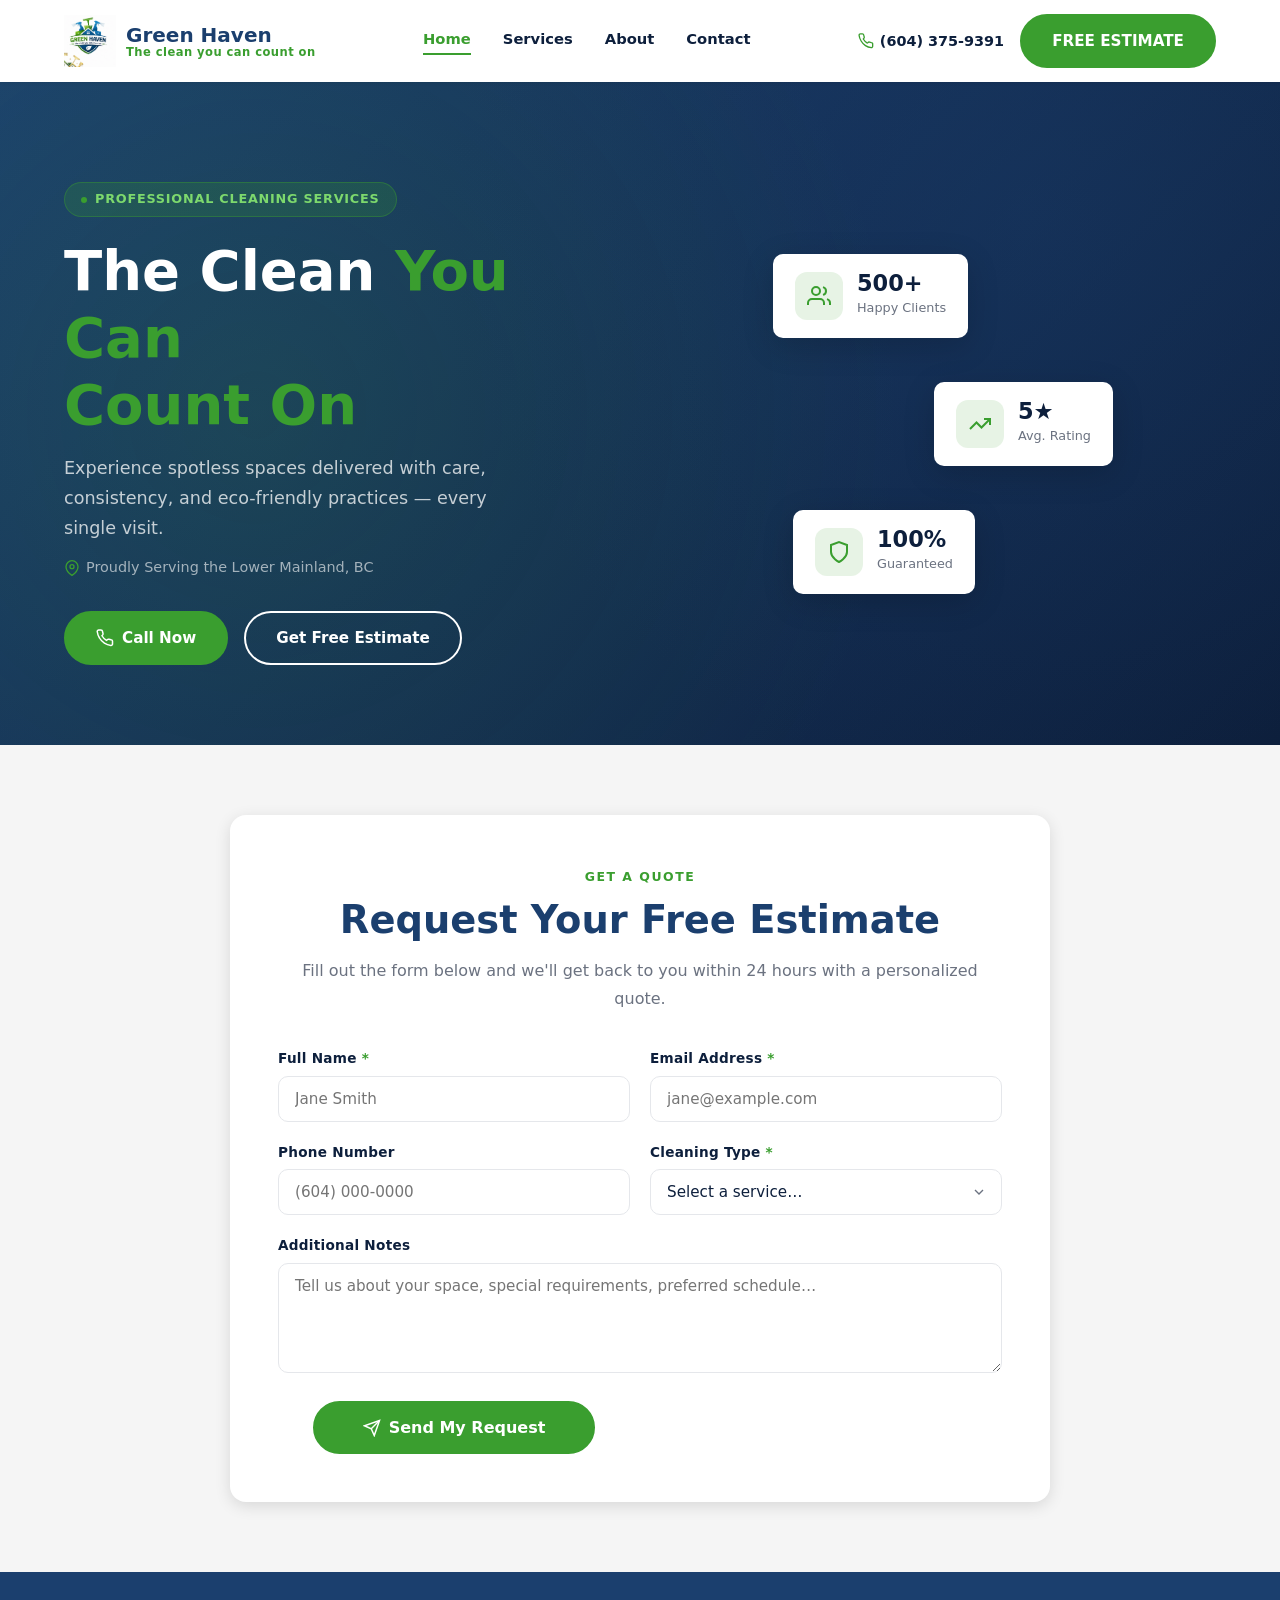
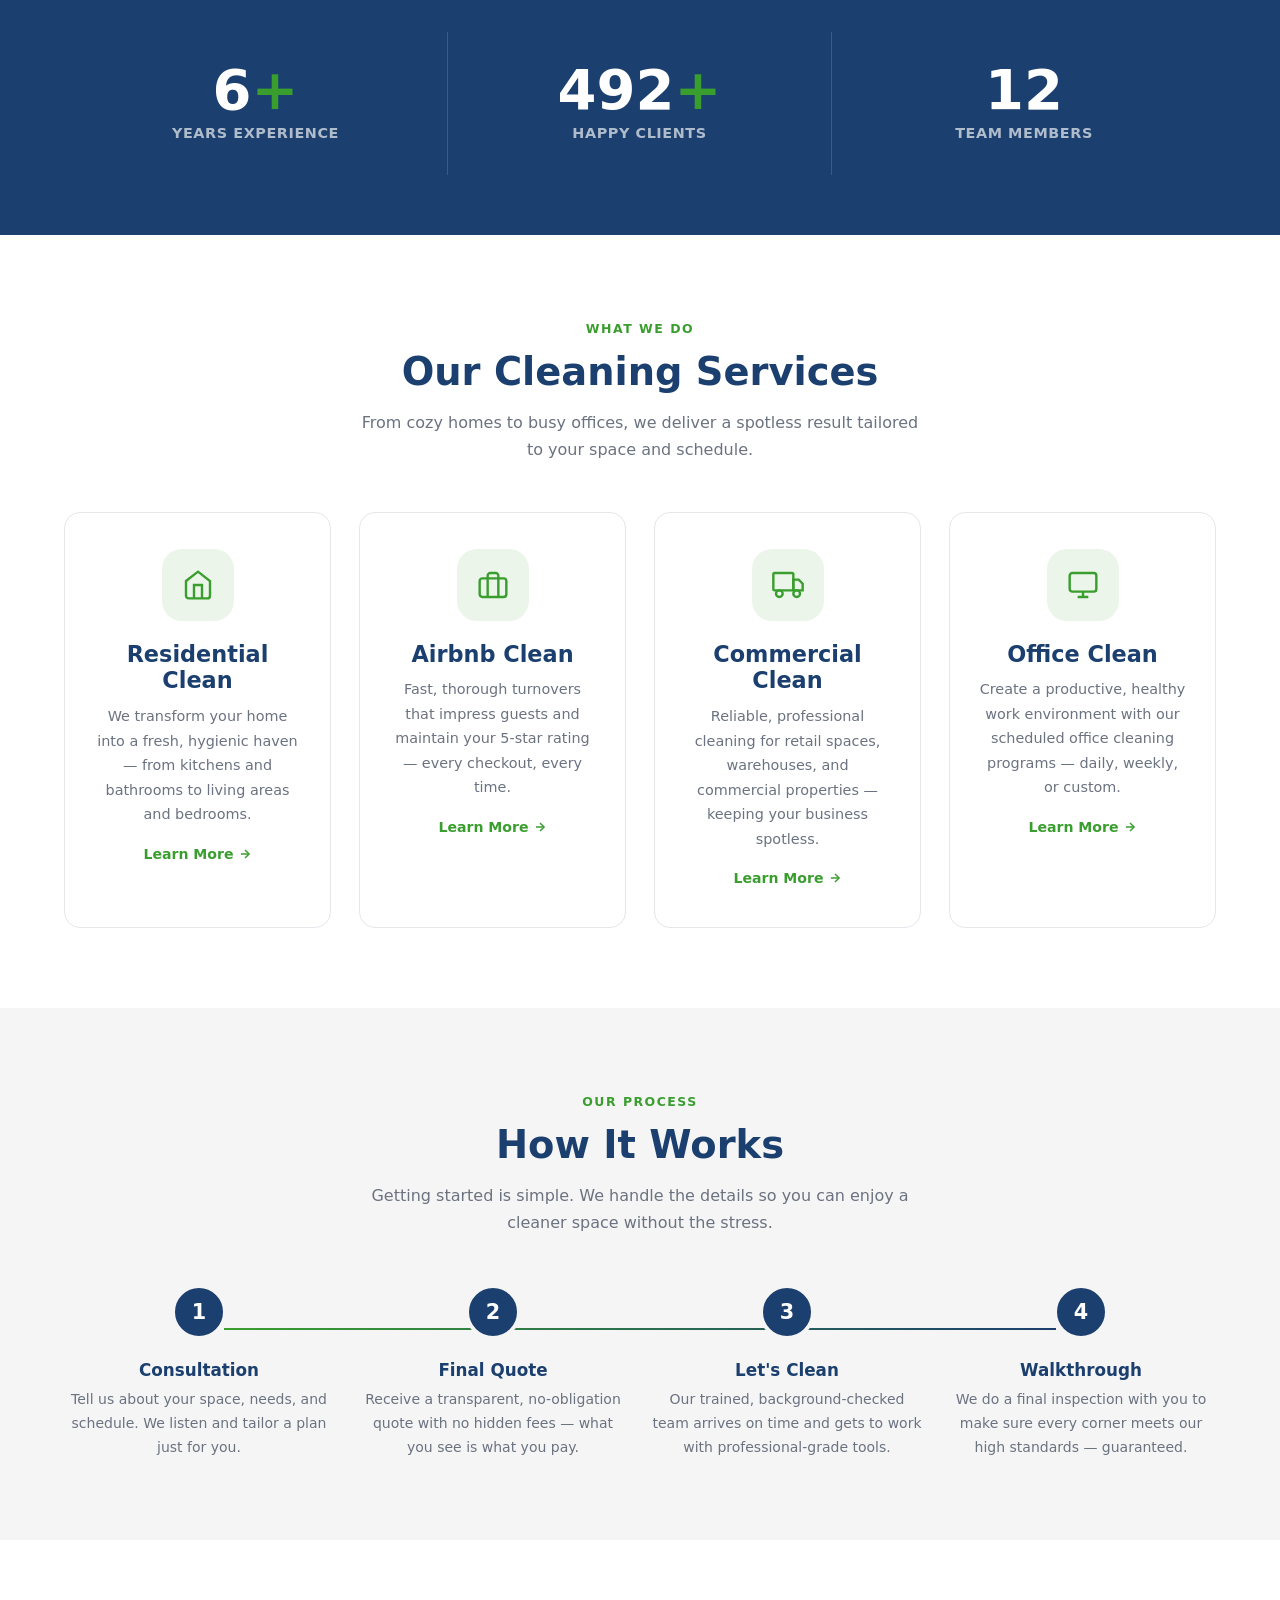
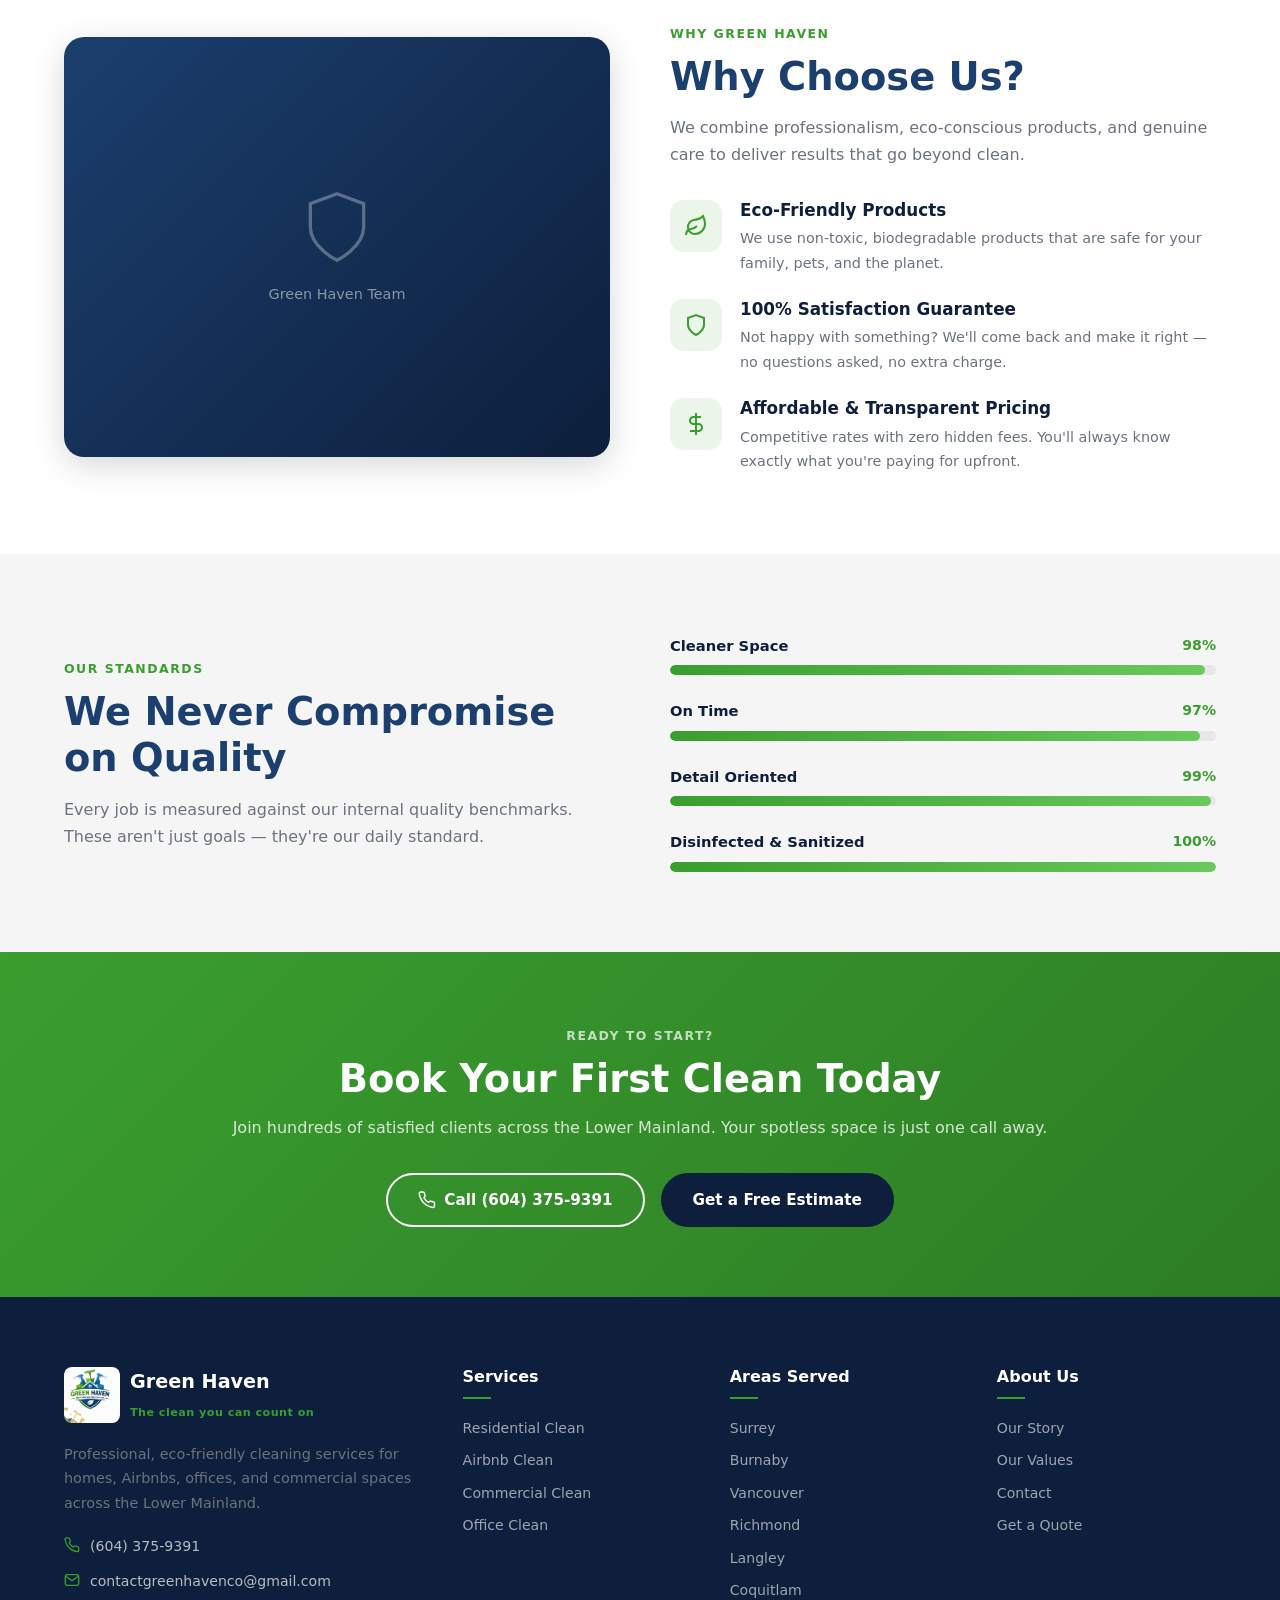
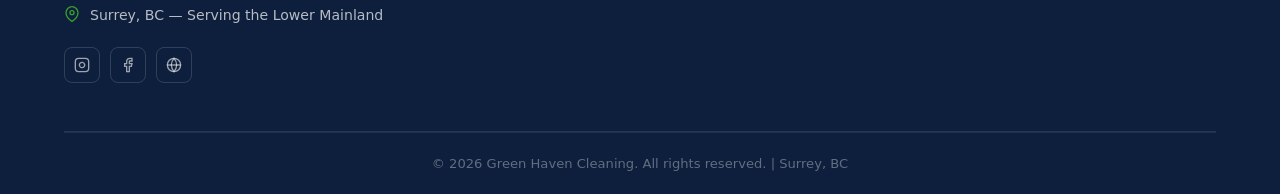
==== Green-Haven/index.html @ 8b77f8a2 "Add files via upload" ====
<!DOCTYPE html>
<html lang="en">
<head>
  <meta charset="UTF-8" />
  <meta name="viewport" content="width=device-width, initial-scale=1.0" />
  <meta name="description" content="Green Haven Cleaning — professional residential, Airbnb, commercial, and office cleaning in the Lower Mainland. The clean you can count on." />
  <title>Green Haven Cleaning | The Clean You Can Count On</title>
  <link rel="stylesheet" href="style.css" />
  <link rel="icon" type="image/png" href="Green_Haven_Logo_HD.png" />
</head>
<body>

<!-- ============================================================
     NAVIGATION
     ============================================================ -->
<header class="navbar">
  <div class="navbar__inner">
    <a href="index.html" class="navbar__logo">
      <img src="Green_Haven_Logo_HD.png" alt="Green Haven Logo" />
      <div class="navbar__logo-text">
        <span>Green Haven</span>
        <span>The clean you can count on</span>
      </div>
    </a>

    <nav class="navbar__links">
      <a href="index.html">Home</a>
      <a href="services.html">Services</a>
      <a href="about.html">About</a>
      <a href="contact.html">Contact</a>
    </nav>

    <div class="navbar__actions">
      <a href="tel:6043759391" class="navbar__phone">
        <svg xmlns="http://www.w3.org/2000/svg" width="16" height="16" viewBox="0 0 24 24" fill="none" stroke="currentColor" stroke-width="2"><path d="M22 16.92v3a2 2 0 0 1-2.18 2 19.79 19.79 0 0 1-8.63-3.07A19.5 19.5 0 0 1 4.69 12a19.79 19.79 0 0 1-3.07-8.67A2 2 0 0 1 3.6 1.24h3a2 2 0 0 1 2 1.72 12.84 12.84 0 0 0 .7 2.81 2 2 0 0 1-.45 2.11L7.91 9a16 16 0 0 0 6.09 6.09l1.13-.95a2 2 0 0 1 2.11-.45 12.84 12.84 0 0 0 2.81.7A2 2 0 0 1 22 16.92z"/></svg>
        (604) 375-9391
      </a>
      <a href="quote.html" class="btn btn-primary">FREE ESTIMATE</a>
    </div>

    <button class="navbar__hamburger" aria-label="Toggle menu">
      <span></span><span></span><span></span>
    </button>
  </div>

  <nav class="navbar__mobile">
    <a href="index.html">Home</a>
    <a href="services.html">Services</a>
    <a href="about.html">About</a>
    <a href="contact.html">Contact</a>
    <a href="tel:6043759391">(604) 375-9391</a>
    <a href="contact.html" class="btn btn-primary" style="margin-top:8px;justify-content:center;">FREE ESTIMATE</a>
  </nav>
</header>

<!-- ============================================================
     HERO
     ============================================================ -->
<section class="hero">
  <div class="container">
    <div class="hero__grid">
      <div class="hero__content fade-up">
        <div class="hero__badge">
          <span></span> Professional Cleaning Services
        </div>
        <h1>The Clean <em>You Can<br>Count On</em></h1>
        <p>Experience spotless spaces delivered with care, consistency, and eco-friendly practices — every single visit.</p>
        <div class="hero__location">
          <svg xmlns="http://www.w3.org/2000/svg" width="16" height="16" viewBox="0 0 24 24" fill="none" stroke="currentColor" stroke-width="2"><path d="M21 10c0 7-9 13-9 13s-9-6-9-13a9 9 0 0 1 18 0z"/><circle cx="12" cy="10" r="3"/></svg>
          Proudly Serving the Lower Mainland, BC
        </div>
        <div class="hero__btns">
          <a href="tel:6043759391" class="btn btn-primary">
            <svg xmlns="http://www.w3.org/2000/svg" width="18" height="18" viewBox="0 0 24 24" fill="none" stroke="currentColor" stroke-width="2"><path d="M22 16.92v3a2 2 0 0 1-2.18 2 19.79 19.79 0 0 1-8.63-3.07A19.5 19.5 0 0 1 4.69 12a19.79 19.79 0 0 1-3.07-8.67A2 2 0 0 1 3.6 1.24h3a2 2 0 0 1 2 1.72 12.84 12.84 0 0 0 .7 2.81 2 2 0 0 1-.45 2.11L7.91 9a16 16 0 0 0 6.09 6.09l1.13-.95a2 2 0 0 1 2.11-.45 12.84 12.84 0 0 0 2.81.7A2 2 0 0 1 22 16.92z"/></svg>
            Call Now
          </a>
          <a href="contact.html" class="btn btn-outline">Get Free Estimate</a>
        </div>
      </div>

      <div class="hero__visual">
        <div class="hero__card-stack">
          <div class="hero__stat-card">
            <div class="hero__stat-icon">
              <svg xmlns="http://www.w3.org/2000/svg" width="24" height="24" viewBox="0 0 24 24" fill="none" stroke="currentColor" stroke-width="2"><path d="M17 21v-2a4 4 0 0 0-4-4H5a4 4 0 0 0-4 4v2"/><circle cx="9" cy="7" r="4"/><path d="M23 21v-2a4 4 0 0 0-3-3.87"/><path d="M16 3.13a4 4 0 0 1 0 7.75"/></svg>
            </div>
            <div class="hero__stat-info">
              <strong>500+</strong>
              <span>Happy Clients</span>
            </div>
          </div>
          <div class="hero__stat-card">
            <div class="hero__stat-icon">
              <svg xmlns="http://www.w3.org/2000/svg" width="24" height="24" viewBox="0 0 24 24" fill="none" stroke="currentColor" stroke-width="2"><polyline points="22 7 13.5 15.5 8.5 10.5 2 17"/><polyline points="16 7 22 7 22 13"/></svg>
            </div>
            <div class="hero__stat-info">
              <strong>5★</strong>
              <span>Avg. Rating</span>
            </div>
          </div>
          <div class="hero__stat-card">
            <div class="hero__stat-icon">
              <svg xmlns="http://www.w3.org/2000/svg" width="24" height="24" viewBox="0 0 24 24" fill="none" stroke="currentColor" stroke-width="2"><path d="M12 22s8-4 8-10V5l-8-3-8 3v7c0 6 8 10 8 10z"/></svg>
            </div>
            <div class="hero__stat-info">
              <strong>100%</strong>
              <span>Guaranteed</span>
            </div>
          </div>
        </div>
      </div>
    </div>
  </div>
</section>

<!-- ============================================================
     ESTIMATE FORM
     ============================================================ -->
<section class="estimate" id="estimate">
  <div class="container">
    <div class="estimate__box fade-up">
      <div class="estimate__header">
        <span class="section-label">Get a Quote</span>
        <h2 class="section-title">Request Your Free Estimate</h2>
        <p style="color:var(--text-muted)">Fill out the form below and we'll get back to you within 24 hours with a personalized quote.</p>
      </div>

      <form class="estimate__form" id="estimate-form" novalidate>
        <div class="form-group">
          <label for="est-name">Full Name <span style="color:var(--green)">*</span></label>
          <input type="text" id="est-name" name="name" placeholder="Jane Smith" required />
        </div>
        <div class="form-group">
          <label for="est-email">Email Address <span style="color:var(--green)">*</span></label>
          <input type="email" id="est-email" name="email" placeholder="jane@example.com" required />
        </div>
        <div class="form-group">
          <label for="est-phone">Phone Number</label>
          <input type="tel" id="est-phone" name="phone" placeholder="(604) 000-0000" />
        </div>
        <div class="form-group">
          <label for="est-type">Cleaning Type <span style="color:var(--green)">*</span></label>
          <select id="est-type" name="type" required>
            <option value="" disabled selected>Select a service…</option>
            <option>Residential Clean</option>
            <option>Airbnb Clean</option>
            <option>Commercial Clean</option>
            <option>Office Clean</option>
          </select>
        </div>
        <div class="form-group full">
          <label for="est-notes">Additional Notes</label>
          <textarea id="est-notes" name="notes" placeholder="Tell us about your space, special requirements, preferred schedule…"></textarea>
        </div>
        <div class="estimate__submit full">
          <button type="submit" class="btn btn-primary">
            <svg xmlns="http://www.w3.org/2000/svg" width="18" height="18" viewBox="0 0 24 24" fill="none" stroke="currentColor" stroke-width="2"><line x1="22" y1="2" x2="11" y2="13"/><polygon points="22 2 15 22 11 13 2 9 22 2"/></svg>
            Send My Request
          </button>
          <div class="success-msg" id="estimate-success">
            <svg xmlns="http://www.w3.org/2000/svg" width="20" height="20" viewBox="0 0 24 24" fill="none" stroke="currentColor" stroke-width="2"><path d="M22 11.08V12a10 10 0 1 1-5.93-9.14"/><polyline points="22 4 12 14.01 9 11.01"/></svg>
            Thank you! We'll be in touch within 24 hours.
          </div>
        </div>
      </form>
    </div>
  </div>
</section>

<!-- ============================================================
     STATS COUNTER
     ============================================================ -->
<section class="stats">
  <div class="container">
    <div class="stats__grid">
      <div class="stats__item fade-in">
        <span class="stats__number" data-target="6">0<span class="suffix">+</span></span>
        <span class="stats__label">Years Experience</span>
      </div>
      <div class="stats__item fade-in">
        <span class="stats__number" data-target="500">0<span class="suffix">+</span></span>
        <span class="stats__label">Happy Clients</span>
      </div>
      <div class="stats__item fade-in">
        <span class="stats__number" data-target="12">0<span class="suffix"></span></span>
        <span class="stats__label">Team Members</span>
      </div>
    </div>
  </div>
</section>

<!-- ============================================================
     SERVICES SECTION
     ============================================================ -->
<section class="services-section">
  <div class="container">
    <div class="text-center">
      <span class="section-label fade-up">What We Do</span>
      <h2 class="section-title fade-up">Our Cleaning Services</h2>
      <p class="section-sub fade-up">From cozy homes to busy offices, we deliver a spotless result tailored to your space and schedule.</p>
    </div>
    <div class="services__grid stagger">
      <div class="service-card">
        <div class="service-card__icon">
          <svg xmlns="http://www.w3.org/2000/svg" width="32" height="32" viewBox="0 0 24 24" fill="none" stroke="currentColor" stroke-width="1.8"><path d="M3 9l9-7 9 7v11a2 2 0 0 1-2 2H5a2 2 0 0 1-2-2z"/><polyline points="9 22 9 12 15 12 15 22"/></svg>
        </div>
        <h3>Residential Clean</h3>
        <p>We transform your home into a fresh, hygienic haven — from kitchens and bathrooms to living areas and bedrooms.</p>
        <a href="services.html" class="service-card__link">Learn More
          <svg xmlns="http://www.w3.org/2000/svg" width="14" height="14" viewBox="0 0 24 24" fill="none" stroke="currentColor" stroke-width="2.5"><line x1="5" y1="12" x2="19" y2="12"/><polyline points="12 5 19 12 12 19"/></svg>
        </a>
      </div>
      <div class="service-card">
        <div class="service-card__icon">
          <svg xmlns="http://www.w3.org/2000/svg" width="32" height="32" viewBox="0 0 24 24" fill="none" stroke="currentColor" stroke-width="1.8"><rect x="2" y="7" width="20" height="14" rx="2" ry="2"/><path d="M16 21V5a2 2 0 0 0-2-2h-4a2 2 0 0 0-2 2v16"/></svg>
        </div>
        <h3>Airbnb Clean</h3>
        <p>Fast, thorough turnovers that impress guests and maintain your 5-star rating — every checkout, every time.</p>
        <a href="services.html" class="service-card__link">Learn More
          <svg xmlns="http://www.w3.org/2000/svg" width="14" height="14" viewBox="0 0 24 24" fill="none" stroke="currentColor" stroke-width="2.5"><line x1="5" y1="12" x2="19" y2="12"/><polyline points="12 5 19 12 12 19"/></svg>
        </a>
      </div>
      <div class="service-card">
        <div class="service-card__icon">
          <svg xmlns="http://www.w3.org/2000/svg" width="32" height="32" viewBox="0 0 24 24" fill="none" stroke="currentColor" stroke-width="1.8"><rect x="1" y="3" width="15" height="13" rx="1"/><path d="M16 8h4l3 3v5h-7V8z"/><circle cx="5.5" cy="18.5" r="2.5"/><circle cx="18.5" cy="18.5" r="2.5"/></svg>
        </div>
        <h3>Commercial Clean</h3>
        <p>Reliable, professional cleaning for retail spaces, warehouses, and commercial properties — keeping your business spotless.</p>
        <a href="services.html" class="service-card__link">Learn More
          <svg xmlns="http://www.w3.org/2000/svg" width="14" height="14" viewBox="0 0 24 24" fill="none" stroke="currentColor" stroke-width="2.5"><line x1="5" y1="12" x2="19" y2="12"/><polyline points="12 5 19 12 12 19"/></svg>
        </a>
      </div>
      <div class="service-card">
        <div class="service-card__icon">
          <svg xmlns="http://www.w3.org/2000/svg" width="32" height="32" viewBox="0 0 24 24" fill="none" stroke="currentColor" stroke-width="1.8"><rect x="2" y="3" width="20" height="14" rx="2" ry="2"/><line x1="8" y1="21" x2="16" y2="21"/><line x1="12" y1="17" x2="12" y2="21"/></svg>
        </div>
        <h3>Office Clean</h3>
        <p>Create a productive, healthy work environment with our scheduled office cleaning programs — daily, weekly, or custom.</p>
        <a href="services.html" class="service-card__link">Learn More
          <svg xmlns="http://www.w3.org/2000/svg" width="14" height="14" viewBox="0 0 24 24" fill="none" stroke="currentColor" stroke-width="2.5"><line x1="5" y1="12" x2="19" y2="12"/><polyline points="12 5 19 12 12 19"/></svg>
        </a>
      </div>
    </div>
  </div>
</section>

<!-- ============================================================
     HOW IT WORKS
     ============================================================ -->
<section class="how-it-works">
  <div class="container">
    <div class="text-center">
      <span class="section-label fade-up">Our Process</span>
      <h2 class="section-title fade-up">How It Works</h2>
      <p class="section-sub fade-up">Getting started is simple. We handle the details so you can enjoy a cleaner space without the stress.</p>
    </div>
    <div class="steps__grid">
      <div class="step-card fade-up">
        <div class="step-card__num">1</div>
        <h3>Consultation</h3>
        <p>Tell us about your space, needs, and schedule. We listen and tailor a plan just for you.</p>
      </div>
      <div class="step-card fade-up">
        <div class="step-card__num">2</div>
        <h3>Final Quote</h3>
        <p>Receive a transparent, no-obligation quote with no hidden fees — what you see is what you pay.</p>
      </div>
      <div class="step-card fade-up">
        <div class="step-card__num">3</div>
        <h3>Let's Clean</h3>
        <p>Our trained, background-checked team arrives on time and gets to work with professional-grade tools.</p>
      </div>
      <div class="step-card fade-up">
        <div class="step-card__num">4</div>
        <h3>Walkthrough</h3>
        <p>We do a final inspection with you to make sure every corner meets our high standards — guaranteed.</p>
      </div>
    </div>
  </div>
</section>

<!-- ============================================================
     WHY CHOOSE US
     ============================================================ -->
<section class="why-us">
  <div class="container">
    <div class="why-us__grid">
      <div class="why-us__image fade-up">
        <div class="why-us__image-placeholder">
          <svg xmlns="http://www.w3.org/2000/svg" width="80" height="80" viewBox="0 0 24 24" fill="none" stroke="currentColor" stroke-width="1"><path d="M12 22s8-4 8-10V5l-8-3-8 3v7c0 6 8 10 8 10z"/></svg>
          <span>Green Haven Team</span>
        </div>
      </div>
      <div class="fade-up">
        <span class="section-label">Why Green Haven</span>
        <h2 class="section-title">Why Choose Us?</h2>
        <p style="margin-bottom:0">We combine professionalism, eco-conscious products, and genuine care to deliver results that go beyond clean.</p>
        <div class="why-us__features">
          <div class="feature-item">
            <div class="feature-item__icon">
              <svg xmlns="http://www.w3.org/2000/svg" width="24" height="24" viewBox="0 0 24 24" fill="none" stroke="currentColor" stroke-width="2"><path d="M11 20A7 7 0 0 1 9.8 6.1C15.5 5 17 4.48 19 2c1 2 2 4.18 2 8 0 5.5-4.78 10-10 10z"/><path d="M2 21c0-3 1.85-5.36 5.08-6C9.5 14.52 12 13 13 12"/></svg>
            </div>
            <div class="feature-item__content">
              <h4>Eco-Friendly Products</h4>
              <p>We use non-toxic, biodegradable products that are safe for your family, pets, and the planet.</p>
            </div>
          </div>
          <div class="feature-item">
            <div class="feature-item__icon">
              <svg xmlns="http://www.w3.org/2000/svg" width="24" height="24" viewBox="0 0 24 24" fill="none" stroke="currentColor" stroke-width="2"><path d="M12 22s8-4 8-10V5l-8-3-8 3v7c0 6 8 10 8 10z"/></svg>
            </div>
            <div class="feature-item__content">
              <h4>100% Satisfaction Guarantee</h4>
              <p>Not happy with something? We'll come back and make it right — no questions asked, no extra charge.</p>
            </div>
          </div>
          <div class="feature-item">
            <div class="feature-item__icon">
              <svg xmlns="http://www.w3.org/2000/svg" width="24" height="24" viewBox="0 0 24 24" fill="none" stroke="currentColor" stroke-width="2"><line x1="12" y1="1" x2="12" y2="23"/><path d="M17 5H9.5a3.5 3.5 0 0 0 0 7h5a3.5 3.5 0 0 1 0 7H6"/></svg>
            </div>
            <div class="feature-item__content">
              <h4>Affordable & Transparent Pricing</h4>
              <p>Competitive rates with zero hidden fees. You'll always know exactly what you're paying for upfront.</p>
            </div>
          </div>
        </div>
      </div>
    </div>
  </div>
</section>

<!-- ============================================================
     PROGRESS BARS
     ============================================================ -->
<section class="progress-section">
  <div class="container">
    <div class="progress-section__inner">
      <div class="fade-up">
        <span class="section-label">Our Standards</span>
        <h2 class="section-title">We Never Compromise on Quality</h2>
        <p>Every job is measured against our internal quality benchmarks. These aren't just goals — they're our daily standard.</p>
      </div>
      <div class="progress-bars fade-up">
        <div class="progress-item">
          <div class="progress-item__header">
            <span class="progress-item__label">Cleaner Space</span>
            <span class="progress-item__pct">98%</span>
          </div>
          <div class="progress-track">
            <div class="progress-fill" data-pct="98"></div>
          </div>
        </div>
        <div class="progress-item">
          <div class="progress-item__header">
            <span class="progress-item__label">On Time</span>
            <span class="progress-item__pct">97%</span>
          </div>
          <div class="progress-track">
            <div class="progress-fill" data-pct="97"></div>
          </div>
        </div>
        <div class="progress-item">
          <div class="progress-item__header">
            <span class="progress-item__label">Detail Oriented</span>
            <span class="progress-item__pct">99%</span>
          </div>
          <div class="progress-track">
            <div class="progress-fill" data-pct="99"></div>
          </div>
        </div>
        <div class="progress-item">
          <div class="progress-item__header">
            <span class="progress-item__label">Disinfected &amp; Sanitized</span>
            <span class="progress-item__pct">100%</span>
          </div>
          <div class="progress-track">
            <div class="progress-fill" data-pct="100"></div>
          </div>
        </div>
      </div>
    </div>
  </div>
</section>

<!-- ============================================================
     CTA BANNER
     ============================================================ -->
<section class="cta-banner">
  <div class="container">
    <span class="section-label" style="color:rgba(255,255,255,.7)">Ready to Start?</span>
    <h2 class="fade-up">Book Your First Clean Today</h2>
    <p class="fade-up">Join hundreds of satisfied clients across the Lower Mainland. Your spotless space is just one call away.</p>
    <div style="display:flex;gap:16px;justify-content:center;flex-wrap:wrap;" class="fade-up">
      <a href="tel:6043759391" class="btn btn-outline">
        <svg xmlns="http://www.w3.org/2000/svg" width="18" height="18" viewBox="0 0 24 24" fill="none" stroke="currentColor" stroke-width="2"><path d="M22 16.92v3a2 2 0 0 1-2.18 2 19.79 19.79 0 0 1-8.63-3.07A19.5 19.5 0 0 1 4.69 12a19.79 19.79 0 0 1-3.07-8.67A2 2 0 0 1 3.6 1.24h3a2 2 0 0 1 2 1.72 12.84 12.84 0 0 0 .7 2.81 2 2 0 0 1-.45 2.11L7.91 9a16 16 0 0 0 6.09 6.09l1.13-.95a2 2 0 0 1 2.11-.45 12.84 12.84 0 0 0 2.81.7A2 2 0 0 1 22 16.92z"/></svg>
        Call (604) 375-9391
      </a>
      <a href="contact.html" class="btn btn-navy">Get a Free Estimate</a>
    </div>
  </div>
</section>

<!-- ============================================================
     FOOTER
     ============================================================ -->
<footer class="footer">
  <div class="container">
    <div class="footer__top">
      <div class="footer__brand">
        <div class="footer__brand-logo">
          <img src="Green_Haven_Logo_HD.png" alt="Green Haven Logo" />
          <div class="footer__brand-logo-text">
            <span>Green Haven</span>
            <span>The clean you can count on</span>
          </div>
        </div>
        <p>Professional, eco-friendly cleaning services for homes, Airbnbs, offices, and commercial spaces across the Lower Mainland.</p>
        <div class="footer__contact-item">
          <svg xmlns="http://www.w3.org/2000/svg" width="16" height="16" viewBox="0 0 24 24" fill="none" stroke="currentColor" stroke-width="2"><path d="M22 16.92v3a2 2 0 0 1-2.18 2 19.79 19.79 0 0 1-8.63-3.07A19.5 19.5 0 0 1 4.69 12a19.79 19.79 0 0 1-3.07-8.67A2 2 0 0 1 3.6 1.24h3a2 2 0 0 1 2 1.72 12.84 12.84 0 0 0 .7 2.81 2 2 0 0 1-.45 2.11L7.91 9a16 16 0 0 0 6.09 6.09l1.13-.95a2 2 0 0 1 2.11-.45 12.84 12.84 0 0 0 2.81.7A2 2 0 0 1 22 16.92z"/></svg>
          <a href="tel:6043759391">(604) 375-9391</a>
        </div>
        <div class="footer__contact-item">
          <svg xmlns="http://www.w3.org/2000/svg" width="16" height="16" viewBox="0 0 24 24" fill="none" stroke="currentColor" stroke-width="2"><path d="M4 4h16c1.1 0 2 .9 2 2v12c0 1.1-.9 2-2 2H4c-1.1 0-2-.9-2-2V6c0-1.1.9-2 2-2z"/><polyline points="22,6 12,13 2,6"/></svg>
          <a href="mailto:contactgreenhavenco@gmail.com">contactgreenhavenco@gmail.com</a>
        </div>
        <div class="footer__contact-item">
          <svg xmlns="http://www.w3.org/2000/svg" width="16" height="16" viewBox="0 0 24 24" fill="none" stroke="currentColor" stroke-width="2"><path d="M21 10c0 7-9 13-9 13s-9-6-9-13a9 9 0 0 1 18 0z"/><circle cx="12" cy="10" r="3"/></svg>
          <span>Surrey, BC — Serving the Lower Mainland</span>
        </div>
        <div class="footer__socials">
          <a href="#" class="footer__social-link" aria-label="Instagram">
            <svg xmlns="http://www.w3.org/2000/svg" width="16" height="16" viewBox="0 0 24 24" fill="none" stroke="currentColor" stroke-width="2"><rect x="2" y="2" width="20" height="20" rx="5" ry="5"/><path d="M16 11.37A4 4 0 1 1 12.63 8 4 4 0 0 1 16 11.37z"/><line x1="17.5" y1="6.5" x2="17.51" y2="6.5"/></svg>
          </a>
          <a href="#" class="footer__social-link" aria-label="Facebook">
            <svg xmlns="http://www.w3.org/2000/svg" width="16" height="16" viewBox="0 0 24 24" fill="none" stroke="currentColor" stroke-width="2"><path d="M18 2h-3a5 5 0 0 0-5 5v3H7v4h3v8h4v-8h3l1-4h-4V7a1 1 0 0 1 1-1h3z"/></svg>
          </a>
          <a href="#" class="footer__social-link" aria-label="Google">
            <svg xmlns="http://www.w3.org/2000/svg" width="16" height="16" viewBox="0 0 24 24" fill="none" stroke="currentColor" stroke-width="2"><circle cx="12" cy="12" r="10"/><line x1="2" y1="12" x2="22" y2="12"/><path d="M12 2a15.3 15.3 0 0 1 4 10 15.3 15.3 0 0 1-4 10 15.3 15.3 0 0 1-4-10 15.3 15.3 0 0 1 4-10z"/></svg>
          </a>
        </div>
      </div>

      <div class="footer__col">
        <h4>Services</h4>
        <a href="services.html">Residential Clean</a>
        <a href="services.html">Airbnb Clean</a>
        <a href="services.html">Commercial Clean</a>
        <a href="services.html">Office Clean</a>
      </div>

      <div class="footer__col">
        <h4>Areas Served</h4>
        <a href="#">Surrey</a>
        <a href="#">Burnaby</a>
        <a href="#">Vancouver</a>
        <a href="#">Richmond</a>
        <a href="#">Langley</a>
        <a href="#">Coquitlam</a>
      </div>

      <div class="footer__col">
        <h4>About Us</h4>
        <a href="about.html">Our Story</a>
        <a href="about.html">Our Values</a>
        <a href="contact.html">Contact</a>
        <a href="contact.html">Get a Quote</a>
      </div>
    </div>
    <div class="footer__bottom">
      &copy; 2026 Green Haven Cleaning. All rights reserved. | Surrey, BC
    </div>
  </div>
</footer>

<button class="scroll-top" aria-label="Scroll to top">
  <svg xmlns="http://www.w3.org/2000/svg" width="20" height="20" viewBox="0 0 24 24" fill="none" stroke="currentColor" stroke-width="2.5"><polyline points="18 15 12 9 6 15"/></svg>
</button>

<script src="script.js"></script>
</body>
</html>
---- Green-Haven/style.css ----
/* ============================================================
   Green Haven — Main Stylesheet
   ============================================================ */

/* ---------- CSS Custom Properties ---------- */
:root {
  --blue:       #1B3F6E;
  --green:      #3A9E2F;
  --green-dark: #2d7d24;
  --navy:       #0D1F3C;
  --white:      #FFFFFF;
  --gray:       #F5F5F5;
  --text-dark:  #0D1F3C;
  --text-light: #FFFFFF;
  --text-muted: #6b7280;
  --border:     #e5e7eb;
  --shadow-sm:  0 1px 3px rgba(0,0,0,.08);
  --shadow-md:  0 4px 16px rgba(0,0,0,.12);
  --shadow-lg:  0 8px 32px rgba(0,0,0,.16);
  --radius:     10px;
  --transition: .3s ease;
  --max-w:      1200px;
  --font:       'Segoe UI', system-ui, -apple-system, sans-serif;
}

/* ---------- Reset & Base ---------- */
*, *::before, *::after { box-sizing: border-box; margin: 0; padding: 0; }

html { scroll-behavior: smooth; font-size: 16px; }

body {
  font-family: var(--font);
  color: var(--text-dark);
  background: var(--white);
  line-height: 1.6;
  overflow-x: hidden;
}

img { display: block; max-width: 100%; }
a  { text-decoration: none; color: inherit; }
ul { list-style: none; }
button { cursor: pointer; font-family: var(--font); }

/* ---------- Typography ---------- */
h1, h2, h3, h4 { font-weight: 700; line-height: 1.2; color: var(--blue); }
h1 { font-size: clamp(2rem, 5vw, 3.5rem); }
h2 { font-size: clamp(1.6rem, 3.5vw, 2.4rem); }
h3 { font-size: clamp(1.1rem, 2vw, 1.4rem); }

p { color: var(--text-muted); line-height: 1.7; }

/* ---------- Utility ---------- */
.container { max-width: var(--max-w); margin: 0 auto; padding: 0 24px; }

.section-label {
  display: inline-block;
  font-size: .78rem;
  font-weight: 700;
  letter-spacing: .12em;
  text-transform: uppercase;
  color: var(--green);
  margin-bottom: 10px;
}

.section-title { margin-bottom: 14px; }
.section-sub   { max-width: 560px; margin: 0 auto 48px; text-align: center; }

.text-center { text-align: center; }

section { padding: 80px 0; }

/* ---------- Buttons ---------- */
.btn {
  display: inline-flex;
  align-items: center;
  gap: 8px;
  padding: 13px 30px;
  border-radius: 50px;
  font-weight: 700;
  font-size: .95rem;
  border: 2px solid transparent;
  transition: var(--transition);
  white-space: nowrap;
}

.btn-primary {
  background: var(--green);
  color: var(--white);
  border-color: var(--green);
}
.btn-primary:hover {
  background: var(--green-dark);
  border-color: var(--green-dark);
  transform: translateY(-2px);
  box-shadow: 0 6px 20px rgba(58,158,47,.35);
}

.btn-outline {
  background: transparent;
  color: var(--white);
  border-color: var(--white);
}
.btn-outline:hover {
  background: var(--white);
  color: var(--blue);
  transform: translateY(-2px);
}

.btn-navy {
  background: var(--navy);
  color: var(--white);
  border-color: var(--navy);
}
.btn-navy:hover {
  background: var(--blue);
  border-color: var(--blue);
  transform: translateY(-2px);
}

/* ============================================================
   NAVIGATION
   ============================================================ */
.navbar {
  position: sticky;
  top: 0;
  z-index: 1000;
  background: var(--white);
  box-shadow: var(--shadow-sm);
  transition: box-shadow var(--transition);
}
.navbar.scrolled { box-shadow: var(--shadow-md); }

.navbar__inner {
  display: flex;
  align-items: center;
  justify-content: space-between;
  padding: 14px 24px;
  max-width: var(--max-w);
  margin: 0 auto;
}

.navbar__logo {
  display: flex;
  align-items: center;
  gap: 10px;
}
.navbar__logo img {
  height: 52px;
  width: auto;
  object-fit: contain;
}
.navbar__logo-text {
  display: flex;
  flex-direction: column;
  line-height: 1.1;
}
.navbar__logo-text span:first-child {
  font-size: 1.25rem;
  font-weight: 800;
  color: var(--blue);
}
.navbar__logo-text span:last-child {
  font-size: .72rem;
  color: var(--green);
  letter-spacing: .04em;
  font-weight: 600;
}

.navbar__links {
  display: flex;
  align-items: center;
  gap: 32px;
}

.navbar__links a {
  font-weight: 600;
  font-size: .92rem;
  color: var(--navy);
  position: relative;
  padding-bottom: 4px;
}
.navbar__links a::after {
  content: '';
  position: absolute;
  bottom: 0; left: 0;
  width: 0; height: 2px;
  background: var(--green);
  transition: width var(--transition);
}
.navbar__links a:hover::after,
.navbar__links a.active::after { width: 100%; }
.navbar__links a.active { color: var(--green); }

.navbar__actions { display: flex; align-items: center; gap: 16px; }

.navbar__phone {
  display: flex;
  align-items: center;
  gap: 6px;
  font-weight: 700;
  font-size: .9rem;
  color: var(--navy);
}
.navbar__phone svg { color: var(--green); }

.navbar__hamburger {
  display: none;
  flex-direction: column;
  gap: 5px;
  background: none;
  border: none;
  padding: 4px;
}
.navbar__hamburger span {
  display: block;
  width: 24px; height: 2px;
  background: var(--navy);
  border-radius: 2px;
  transition: var(--transition);
}
.navbar__hamburger.open span:nth-child(1) { transform: translateY(7px) rotate(45deg); }
.navbar__hamburger.open span:nth-child(2) { opacity: 0; }
.navbar__hamburger.open span:nth-child(3) { transform: translateY(-7px) rotate(-45deg); }

.navbar__mobile {
  display: none;
  flex-direction: column;
  background: var(--white);
  border-top: 1px solid var(--border);
  padding: 16px 24px 24px;
  gap: 16px;
}
.navbar__mobile a {
  font-weight: 600;
  font-size: 1rem;
  color: var(--navy);
  padding: 8px 0;
  border-bottom: 1px solid var(--border);
}
.navbar__mobile a.active { color: var(--green); }
.navbar__mobile.open { display: flex; }

/* ============================================================
   HERO
   ============================================================ */
.hero {
  position: relative;
  background: linear-gradient(135deg, var(--blue) 0%, var(--navy) 100%);
  padding: 100px 0 80px;
  overflow: hidden;
}

.hero::before {
  content: '';
  position: absolute;
  inset: 0;
  background:
    radial-gradient(circle at 20% 50%, rgba(58,158,47,.15) 0%, transparent 60%),
    radial-gradient(circle at 80% 20%, rgba(27,63,110,.3) 0%, transparent 50%);
}

.hero__grid {
  display: grid;
  grid-template-columns: 1fr 1fr;
  gap: 60px;
  align-items: center;
  position: relative;
  z-index: 1;
}

.hero__badge {
  display: inline-flex;
  align-items: center;
  gap: 8px;
  background: rgba(58,158,47,.2);
  border: 1px solid rgba(58,158,47,.4);
  border-radius: 50px;
  padding: 6px 16px;
  font-size: .8rem;
  font-weight: 700;
  color: #7dd96d;
  letter-spacing: .06em;
  text-transform: uppercase;
  margin-bottom: 20px;
}
.hero__badge span { width: 6px; height: 6px; border-radius: 50%; background: var(--green); display: block; }

.hero__content h1 { color: var(--white); margin-bottom: 16px; }
.hero__content h1 em { color: var(--green); font-style: normal; }
.hero__content p { color: rgba(255,255,255,.75); font-size: 1.1rem; margin-bottom: 12px; max-width: 480px; }

.hero__location {
  display: flex;
  align-items: center;
  gap: 6px;
  color: rgba(255,255,255,.6);
  font-size: .9rem;
  margin-bottom: 32px;
}
.hero__location svg { color: var(--green); }

.hero__btns { display: flex; gap: 16px; flex-wrap: wrap; }

.hero__visual {
  display: flex;
  justify-content: center;
  align-items: center;
}

.hero__card-stack {
  position: relative;
  width: 340px;
  height: 340px;
}

.hero__stat-card {
  position: absolute;
  background: var(--white);
  border-radius: var(--radius);
  padding: 18px 22px;
  box-shadow: var(--shadow-lg);
  display: flex;
  align-items: center;
  gap: 14px;
  animation: float 4s ease-in-out infinite;
}
.hero__stat-card:nth-child(1) { top: 0; left: 0; animation-delay: 0s; }
.hero__stat-card:nth-child(2) { top: 50%; right: 0; transform: translateY(-50%); animation-delay: 1.5s; }
.hero__stat-card:nth-child(3) { bottom: 0; left: 20px; animation-delay: 3s; }

.hero__stat-icon {
  width: 48px; height: 48px;
  border-radius: 12px;
  background: rgba(58,158,47,.12);
  display: flex;
  align-items: center;
  justify-content: center;
  flex-shrink: 0;
}
.hero__stat-icon svg { color: var(--green); }

.hero__stat-info strong {
  display: block;
  font-size: 1.4rem;
  font-weight: 800;
  color: var(--navy);
  line-height: 1;
}
.hero__stat-info span { font-size: .8rem; color: var(--text-muted); }

@keyframes float {
  0%, 100% { transform: translateY(0); }
  50% { transform: translateY(-8px); }
}
.hero__stat-card:nth-child(2) {
  animation-name: float2;
}
@keyframes float2 {
  0%, 100% { transform: translateY(-50%); }
  50% { transform: translateY(calc(-50% - 8px)); }
}

/* ============================================================
   ESTIMATE FORM
   ============================================================ */
.estimate {
  background: var(--gray);
  padding: 70px 0;
}

.estimate__box {
  background: var(--white);
  border-radius: 16px;
  box-shadow: var(--shadow-md);
  padding: 48px;
  max-width: 820px;
  margin: 0 auto;
}

.estimate__header {
  text-align: center;
  margin-bottom: 36px;
}

.estimate__form {
  display: grid;
  grid-template-columns: 1fr 1fr;
  gap: 20px;
}

.form-group { display: flex; flex-direction: column; gap: 6px; }
.form-group.full { grid-column: 1 / -1; }

.form-group label {
  font-size: .85rem;
  font-weight: 700;
  color: var(--navy);
  letter-spacing: .02em;
}

.form-group input,
.form-group select,
.form-group textarea {
  padding: 13px 16px;
  border: 1.5px solid var(--border);
  border-radius: var(--radius);
  font-family: var(--font);
  font-size: .95rem;
  color: var(--text-dark);
  background: var(--white);
  transition: border-color var(--transition), box-shadow var(--transition);
  outline: none;
  width: 100%;
}

.form-group input:focus,
.form-group select:focus,
.form-group textarea:focus {
  border-color: var(--green);
  box-shadow: 0 0 0 3px rgba(58,158,47,.12);
}

.form-group textarea { resize: vertical; min-height: 110px; }
.form-group select { appearance: none; background-image: url("data:image/svg+xml,%3Csvg xmlns='http://www.w3.org/2000/svg' width='16' height='16' viewBox='0 0 24 24' fill='none' stroke='%236b7280' stroke-width='2'%3E%3Cpath d='m6 9 6 6 6-6'/%3E%3C/svg%3E"); background-repeat: no-repeat; background-position: right 14px center; padding-right: 42px; }

.estimate__submit { text-align: center; margin-top: 8px; }
.estimate__submit .btn { padding: 15px 48px; font-size: 1rem; }

/* ============================================================
   STATS COUNTER
   ============================================================ */
.stats {
  background: var(--blue);
  padding: 60px 0;
}

.stats__grid {
  display: grid;
  grid-template-columns: repeat(3, 1fr);
  gap: 0;
}

.stats__item {
  text-align: center;
  padding: 30px 20px;
  border-right: 1px solid rgba(255,255,255,.15);
  position: relative;
}
.stats__item:last-child { border-right: none; }

.stats__number {
  display: block;
  font-size: clamp(2.4rem, 5vw, 3.5rem);
  font-weight: 900;
  color: var(--white);
  line-height: 1;
  margin-bottom: 4px;
}
.stats__number .suffix { color: var(--green); }

.stats__label {
  display: block;
  font-size: .9rem;
  color: rgba(255,255,255,.65);
  font-weight: 600;
  letter-spacing: .04em;
  text-transform: uppercase;
}

/* ============================================================
   SERVICES GRID
   ============================================================ */
.services-section { background: var(--white); }

.services__grid {
  display: grid;
  grid-template-columns: repeat(auto-fit, minmax(250px, 1fr));
  gap: 28px;
  margin-top: 48px;
}

.service-card {
  background: var(--white);
  border: 1.5px solid var(--border);
  border-radius: 16px;
  padding: 36px 28px;
  text-align: center;
  transition: var(--transition);
  position: relative;
  overflow: hidden;
}
.service-card::before {
  content: '';
  position: absolute;
  top: 0; left: 0; right: 0;
  height: 4px;
  background: var(--green);
  transform: scaleX(0);
  transition: transform var(--transition);
}
.service-card:hover {
  border-color: var(--green);
  box-shadow: var(--shadow-md);
  transform: translateY(-6px);
}
.service-card:hover::before { transform: scaleX(1); }

.service-card__icon {
  width: 72px; height: 72px;
  border-radius: 20px;
  background: rgba(58,158,47,.1);
  display: flex;
  align-items: center;
  justify-content: center;
  margin: 0 auto 20px;
  transition: var(--transition);
}
.service-card:hover .service-card__icon {
  background: var(--green);
}
.service-card__icon svg { color: var(--green); transition: var(--transition); }
.service-card:hover .service-card__icon svg { color: var(--white); }

.service-card h3 { margin-bottom: 10px; }
.service-card p { font-size: .9rem; }
.service-card__link {
  display: inline-flex;
  align-items: center;
  gap: 4px;
  color: var(--green);
  font-weight: 700;
  font-size: .88rem;
  margin-top: 16px;
  transition: gap var(--transition);
}
.service-card:hover .service-card__link { gap: 8px; }

/* ============================================================
   HOW IT WORKS
   ============================================================ */
.how-it-works { background: var(--gray); }

.steps__grid {
  display: grid;
  grid-template-columns: repeat(4, 1fr);
  gap: 24px;
  position: relative;
  margin-top: 48px;
}

.steps__grid::before {
  content: '';
  position: absolute;
  top: 44px;
  left: calc(12.5% + 16px);
  right: calc(12.5% + 16px);
  height: 2px;
  background: linear-gradient(90deg, var(--green), var(--blue));
  z-index: 0;
}

.step-card {
  text-align: center;
  position: relative;
  z-index: 1;
}

.step-card__num {
  width: 56px; height: 56px;
  border-radius: 50%;
  background: var(--blue);
  color: var(--white);
  font-size: 1.3rem;
  font-weight: 800;
  display: flex;
  align-items: center;
  justify-content: center;
  margin: 0 auto 20px;
  border: 4px solid var(--gray);
  position: relative;
  z-index: 1;
  transition: var(--transition);
}
.step-card:hover .step-card__num {
  background: var(--green);
  transform: scale(1.1);
}

.step-card h3 { margin-bottom: 8px; font-size: 1.05rem; }
.step-card p { font-size: .875rem; }

/* ============================================================
   WHY CHOOSE US
   ============================================================ */
.why-us { background: var(--white); }

.why-us__grid {
  display: grid;
  grid-template-columns: 1fr 1fr;
  gap: 60px;
  align-items: center;
}

.why-us__image {
  border-radius: 20px;
  overflow: hidden;
  box-shadow: var(--shadow-lg);
}
.why-us__image-placeholder {
  height: 420px;
  background: linear-gradient(135deg, var(--blue) 0%, var(--navy) 100%);
  display: flex;
  flex-direction: column;
  align-items: center;
  justify-content: center;
  gap: 16px;
}
.why-us__image-placeholder svg { color: rgba(255,255,255,.3); }
.why-us__image-placeholder span { color: rgba(255,255,255,.5); font-size: .9rem; }

.why-us__features { display: flex; flex-direction: column; gap: 24px; margin-top: 32px; }

.feature-item {
  display: flex;
  gap: 18px;
  align-items: flex-start;
}
.feature-item__icon {
  width: 52px; height: 52px;
  border-radius: 14px;
  background: rgba(58,158,47,.1);
  display: flex;
  align-items: center;
  justify-content: center;
  flex-shrink: 0;
}
.feature-item__icon svg { color: var(--green); }
.feature-item__content h4 { color: var(--navy); margin-bottom: 6px; font-size: 1.05rem; }
.feature-item__content p  { font-size: .9rem; }

/* ============================================================
   PROGRESS BARS
   ============================================================ */
.progress-section { background: var(--gray); }

.progress-section__inner {
  display: grid;
  grid-template-columns: 1fr 1fr;
  gap: 60px;
  align-items: center;
}

.progress-section__content h2 { margin-bottom: 16px; }
.progress-section__content p { margin-bottom: 0; }

.progress-bars { display: flex; flex-direction: column; gap: 24px; }

.progress-item { }
.progress-item__header {
  display: flex;
  justify-content: space-between;
  margin-bottom: 8px;
}
.progress-item__label {
  font-weight: 700;
  font-size: .92rem;
  color: var(--navy);
}
.progress-item__pct {
  font-weight: 700;
  font-size: .88rem;
  color: var(--green);
}
.progress-track {
  height: 10px;
  background: var(--border);
  border-radius: 10px;
  overflow: hidden;
}
.progress-fill {
  height: 100%;
  background: linear-gradient(90deg, var(--green), #6ac95c);
  border-radius: 10px;
  width: 0;
  transition: width 1.2s cubic-bezier(.4,0,.2,1);
}

/* ============================================================
   TESTIMONIALS (services/about pages reuse)
   ============================================================ */
.testimonials { background: var(--blue); padding: 80px 0; }
.testimonials .section-label { color: rgba(255,255,255,.6); }
.testimonials .section-title { color: var(--white); }

.testimonials__grid {
  display: grid;
  grid-template-columns: repeat(3, 1fr);
  gap: 24px;
  margin-top: 48px;
}

.testimonial-card {
  background: rgba(255,255,255,.08);
  border: 1px solid rgba(255,255,255,.12);
  border-radius: 16px;
  padding: 32px 28px;
  transition: var(--transition);
}
.testimonial-card:hover {
  background: rgba(255,255,255,.14);
  transform: translateY(-4px);
}

.testimonial-card__stars {
  display: flex;
  gap: 3px;
  margin-bottom: 16px;
}
.testimonial-card__stars svg { color: #f59e0b; }

.testimonial-card__text {
  color: rgba(255,255,255,.8);
  font-size: .95rem;
  line-height: 1.7;
  margin-bottom: 20px;
  font-style: italic;
}

.testimonial-card__author {
  display: flex;
  align-items: center;
  gap: 12px;
}
.testimonial-card__avatar {
  width: 44px; height: 44px;
  border-radius: 50%;
  background: var(--green);
  display: flex;
  align-items: center;
  justify-content: center;
  font-weight: 800;
  color: var(--white);
  font-size: 1.1rem;
}
.testimonial-card__info strong { display: block; color: var(--white); font-size: .95rem; }
.testimonial-card__info span  { color: rgba(255,255,255,.5); font-size: .82rem; }

/* ============================================================
   CTA BANNER
   ============================================================ */
.cta-banner {
  background: linear-gradient(135deg, var(--green) 0%, var(--green-dark) 100%);
  padding: 70px 0;
  text-align: center;
}
.cta-banner h2 { color: var(--white); margin-bottom: 12px; }
.cta-banner p  { color: rgba(255,255,255,.8); margin-bottom: 32px; }
.cta-banner .btn-outline:hover { color: var(--green); }

/* ============================================================
   FOOTER
   ============================================================ */
.footer {
  background: var(--navy);
  padding: 70px 0 0;
  color: rgba(255,255,255,.7);
}

.footer__top {
  display: grid;
  grid-template-columns: 1.6fr 1fr 1fr 1fr;
  gap: 48px;
  padding-bottom: 48px;
  border-bottom: 1px solid rgba(255,255,255,.1);
}

.footer__brand {}
.footer__brand-logo {
  display: flex;
  align-items: center;
  gap: 10px;
  margin-bottom: 18px;
}
.footer__brand-logo img {
  height: 56px;
  width: auto;
  border-radius: 8px;
}
.footer__brand-logo-text span:first-child {
  font-size: 1.2rem;
  font-weight: 800;
  color: var(--white);
  display: block;
}
.footer__brand-logo-text span:last-child {
  font-size: .7rem;
  color: var(--green);
  font-weight: 600;
  letter-spacing: .04em;
}
.footer__brand p { font-size: .9rem; margin-bottom: 20px; line-height: 1.7; }

.footer__contact-item {
  display: flex;
  align-items: flex-start;
  gap: 10px;
  font-size: .88rem;
  margin-bottom: 12px;
}
.footer__contact-item svg { color: var(--green); flex-shrink: 0; margin-top: 2px; }
.footer__contact-item a:hover { color: var(--green); }

.footer__socials {
  display: flex;
  gap: 10px;
  margin-top: 20px;
}
.footer__social-link {
  width: 36px; height: 36px;
  border-radius: 8px;
  border: 1px solid rgba(255,255,255,.15);
  display: flex;
  align-items: center;
  justify-content: center;
  color: rgba(255,255,255,.6);
  transition: var(--transition);
}
.footer__social-link:hover {
  background: var(--green);
  border-color: var(--green);
  color: var(--white);
  transform: translateY(-2px);
}

.footer__col h4 {
  color: var(--white);
  font-size: 1rem;
  margin-bottom: 18px;
  position: relative;
  padding-bottom: 12px;
}
.footer__col h4::after {
  content: '';
  position: absolute;
  bottom: 0; left: 0;
  width: 28px; height: 2px;
  background: var(--green);
}
.footer__col a {
  display: block;
  font-size: .88rem;
  color: rgba(255,255,255,.6);
  margin-bottom: 10px;
  transition: var(--transition);
}
.footer__col a:hover { color: var(--green); padding-left: 4px; }

.footer__bottom {
  text-align: center;
  padding: 20px 0;
  font-size: .82rem;
  color: rgba(255,255,255,.35);
  border-top: 1px solid rgba(255,255,255,.07);
}

/* ============================================================
   PAGE HERO (inner pages)
   ============================================================ */
.page-hero {
  background: linear-gradient(135deg, var(--blue) 0%, var(--navy) 100%);
  padding: 90px 0 70px;
  text-align: center;
  position: relative;
  overflow: hidden;
}
.page-hero::before {
  content: '';
  position: absolute;
  inset: 0;
  background: radial-gradient(circle at 30% 70%, rgba(58,158,47,.15) 0%, transparent 60%);
}
.page-hero__content { position: relative; z-index: 1; }
.page-hero__breadcrumb {
  display: flex;
  align-items: center;
  gap: 8px;
  justify-content: center;
  margin-bottom: 16px;
  font-size: .85rem;
  color: rgba(255,255,255,.5);
}
.page-hero__breadcrumb a { color: rgba(255,255,255,.5); transition: color var(--transition); }
.page-hero__breadcrumb a:hover { color: var(--green); }
.page-hero__breadcrumb span { color: rgba(255,255,255,.3); }
.page-hero h1 { color: var(--white); margin-bottom: 16px; }
.page-hero p  { color: rgba(255,255,255,.7); max-width: 560px; margin: 0 auto; font-size: 1.05rem; }

/* ============================================================
   SERVICES PAGE DETAILS
   ============================================================ */
.service-detail {
  padding: 80px 0;
}
.service-detail:nth-child(even) { background: var(--gray); }

.service-detail__grid {
  display: grid;
  grid-template-columns: 1fr 1fr;
  gap: 60px;
  align-items: center;
}
.service-detail__grid.reverse { direction: rtl; }
.service-detail__grid.reverse > * { direction: ltr; }

.service-detail__image {
  border-radius: 20px;
  overflow: hidden;
}
.service-detail__image-placeholder {
  height: 360px;
  border-radius: 20px;
  display: flex;
  flex-direction: column;
  align-items: center;
  justify-content: center;
  gap: 12px;
  box-shadow: var(--shadow-md);
}
.service-detail__image-placeholder span { font-weight: 700; color: var(--white); font-size: 1.1rem; }

.service-detail__image-wrap {
  width: 100%;
  height: 360px;
  border-radius: 20px;
  overflow: hidden;
  box-shadow: var(--shadow-md);
}
.service-detail__image-wrap img {
  width: 100%;
  height: 100%;
  object-fit: cover;
  display: block;
  transition: transform 0.45s ease;
}
.service-detail__image-wrap:hover img {
  transform: scale(1.06);
}

@media (max-width: 768px) {
  .service-detail__image-wrap {
    height: 220px;
  }
}

.service-detail__content .section-label { margin-bottom: 8px; }
.service-detail__content h2 { margin-bottom: 14px; }
.service-detail__content p  { margin-bottom: 20px; }

.service-detail__list { display: flex; flex-direction: column; gap: 10px; margin-bottom: 28px; }
.service-detail__list li {
  display: flex;
  align-items: center;
  gap: 10px;
  font-size: .92rem;
  color: var(--text-dark);
}
.service-detail__list li svg { color: var(--green); flex-shrink: 0; }

/* ============================================================
   ABOUT PAGE
   ============================================================ */
.about-story { background: var(--white); }
.about-story__grid {
  display: grid;
  grid-template-columns: 1fr 1fr;
  gap: 60px;
  align-items: center;
}
.about-story__img-placeholder {
  height: 420px;
  border-radius: 20px;
  background: linear-gradient(135deg, var(--blue) 0%, var(--navy) 100%);
  display: flex;
  align-items: center;
  justify-content: center;
  box-shadow: var(--shadow-lg);
  position: relative;
  overflow: hidden;
}
.about-story__img-placeholder::after {
  content: '';
  position: absolute;
  bottom: -40px; right: -40px;
  width: 200px; height: 200px;
  border-radius: 50%;
  background: rgba(58,158,47,.2);
}

.about-values { background: var(--gray); }
.values__grid {
  display: grid;
  grid-template-columns: repeat(3, 1fr);
  gap: 24px;
  margin-top: 48px;
}
.value-card {
  background: var(--white);
  border-radius: 16px;
  padding: 36px 28px;
  text-align: center;
  box-shadow: var(--shadow-sm);
  transition: var(--transition);
}
.value-card:hover { transform: translateY(-6px); box-shadow: var(--shadow-md); }
.value-card__icon {
  width: 68px; height: 68px;
  border-radius: 50%;
  background: rgba(58,158,47,.1);
  display: flex;
  align-items: center;
  justify-content: center;
  margin: 0 auto 18px;
}
.value-card__icon svg { color: var(--green); }
.value-card h3 { margin-bottom: 10px; }
.value-card p { font-size: .88rem; }

.about-team { background: var(--white); }
.team__grid {
  display: grid;
  grid-template-columns: repeat(3, 1fr);
  gap: 28px;
  margin-top: 48px;
}
.team-card { text-align: center; }
.team-card__photo {
  width: 120px; height: 120px;
  border-radius: 50%;
  background: linear-gradient(135deg, var(--blue), var(--navy));
  display: flex;
  align-items: center;
  justify-content: center;
  margin: 0 auto 16px;
  font-size: 2.2rem;
  font-weight: 800;
  color: var(--white);
  border: 4px solid var(--green);
}
.team-card h3 { margin-bottom: 4px; font-size: 1.1rem; }
.team-card span { color: var(--green); font-size: .88rem; font-weight: 600; }
.team-card p { font-size: .88rem; margin-top: 8px; }

/* ============================================================
   CONTACT PAGE
   ============================================================ */
.contact-section { background: var(--white); }
.contact__grid {
  display: grid;
  grid-template-columns: 1fr 1.4fr;
  gap: 60px;
  align-items: start;
}

.contact__info h2 { margin-bottom: 16px; }
.contact__info p  { margin-bottom: 32px; }

.contact__info-items { display: flex; flex-direction: column; gap: 20px; }
.contact__info-item {
  display: flex;
  gap: 16px;
  align-items: flex-start;
}
.contact__info-icon {
  width: 48px; height: 48px;
  border-radius: 12px;
  background: rgba(58,158,47,.1);
  display: flex;
  align-items: center;
  justify-content: center;
  flex-shrink: 0;
}
.contact__info-icon svg { color: var(--green); }
.contact__info-item strong { display: block; color: var(--navy); font-size: .95rem; margin-bottom: 2px; }
.contact__info-item span { font-size: .9rem; color: var(--text-muted); }
.contact__info-item a { color: var(--text-muted); transition: color var(--transition); }
.contact__info-item a:hover { color: var(--green); }

.contact__form-box {
  background: var(--white);
  border: 1.5px solid var(--border);
  border-radius: 20px;
  padding: 44px;
  box-shadow: var(--shadow-md);
}
.contact__form-box h3 { margin-bottom: 28px; }
.contact__form { display: flex; flex-direction: column; gap: 18px; }
.contact__form .row { display: grid; grid-template-columns: 1fr 1fr; gap: 18px; }

/* ============================================================
   ANIMATIONS
   ============================================================ */
.fade-up {
  opacity: 0;
  transform: translateY(30px);
  transition: opacity .6s ease, transform .6s ease;
}
.fade-up.visible {
  opacity: 1;
  transform: translateY(0);
}

.fade-in {
  opacity: 0;
  transition: opacity .6s ease;
}
.fade-in.visible { opacity: 1; }

.scale-in {
  opacity: 0;
  transform: scale(.95);
  transition: opacity .5s ease, transform .5s ease;
}
.scale-in.visible { opacity: 1; transform: scale(1); }

/* stagger children */
.stagger > * { transition-delay: calc(var(--i, 0) * 120ms); }

/* ============================================================
   SCROLL TO TOP
   ============================================================ */
.scroll-top {
  position: fixed;
  bottom: 28px;
  right: 28px;
  width: 46px; height: 46px;
  border-radius: 50%;
  background: var(--green);
  color: var(--white);
  border: none;
  display: flex;
  align-items: center;
  justify-content: center;
  box-shadow: 0 4px 14px rgba(58,158,47,.4);
  opacity: 0;
  pointer-events: none;
  transform: translateY(12px);
  transition: var(--transition);
  z-index: 999;
}
.scroll-top.visible { opacity: 1; pointer-events: auto; transform: translateY(0); }
.scroll-top:hover { background: var(--green-dark); transform: translateY(-2px); }

/* ============================================================
   SUCCESS MESSAGE
   ============================================================ */
.success-msg {
  display: none;
  align-items: center;
  gap: 10px;
  background: rgba(58,158,47,.1);
  border: 1.5px solid var(--green);
  border-radius: var(--radius);
  padding: 14px 18px;
  color: var(--green-dark);
  font-weight: 600;
  margin-top: 16px;
  font-size: .92rem;
}
.success-msg.show { display: flex; }
.success-msg svg { flex-shrink: 0; }

/* ============================================================
   RESPONSIVE
   ============================================================ */
@media (max-width: 1024px) {
  .footer__top { grid-template-columns: 1fr 1fr; gap: 36px; }
  .hero__card-stack { width: 280px; height: 280px; }
  .steps__grid { grid-template-columns: repeat(2, 1fr); }
  .steps__grid::before { display: none; }
}

@media (max-width: 768px) {
  section { padding: 60px 0; }

  .navbar__links,
  .navbar__actions .btn { display: none; }
  .navbar__hamburger { display: flex; }
  .navbar__phone { display: none; }

  .hero { padding: 70px 0 60px; }
  .hero__grid { grid-template-columns: 1fr; text-align: center; gap: 40px; }
  .hero__content p { margin-left: auto; margin-right: auto; }
  .hero__location { justify-content: center; }
  .hero__btns { justify-content: center; }
  .hero__visual { display: none; }

  .estimate__box { padding: 32px 24px; }
  .estimate__form { grid-template-columns: 1fr; }
  .form-group.full { grid-column: 1; }

  .stats__grid { grid-template-columns: 1fr; }
  .stats__item { border-right: none; border-bottom: 1px solid rgba(255,255,255,.15); }
  .stats__item:last-child { border-bottom: none; }

  .services__grid { grid-template-columns: 1fr; }

  .steps__grid { grid-template-columns: 1fr 1fr; gap: 24px; }

  .why-us__grid,
  .progress-section__inner,
  .about-story__grid,
  .service-detail__grid,
  .contact__grid { grid-template-columns: 1fr; gap: 40px; }

  .service-detail__grid.reverse { direction: ltr; }

  .values__grid,
  .team__grid,
  .testimonials__grid { grid-template-columns: 1fr; }

  .footer__top { grid-template-columns: 1fr; gap: 32px; }

  .contact__form .row { grid-template-columns: 1fr; }

  .contact__form-box { padding: 28px 20px; }

  .steps__grid { grid-template-columns: 1fr; }
}

@media (max-width: 480px) {
  .hero__btns { flex-direction: column; align-items: center; }
  .btn { width: 100%; justify-content: center; }
  .hero__btns .btn { max-width: 280px; }
  .cta-banner .btn { max-width: 280px; }
}
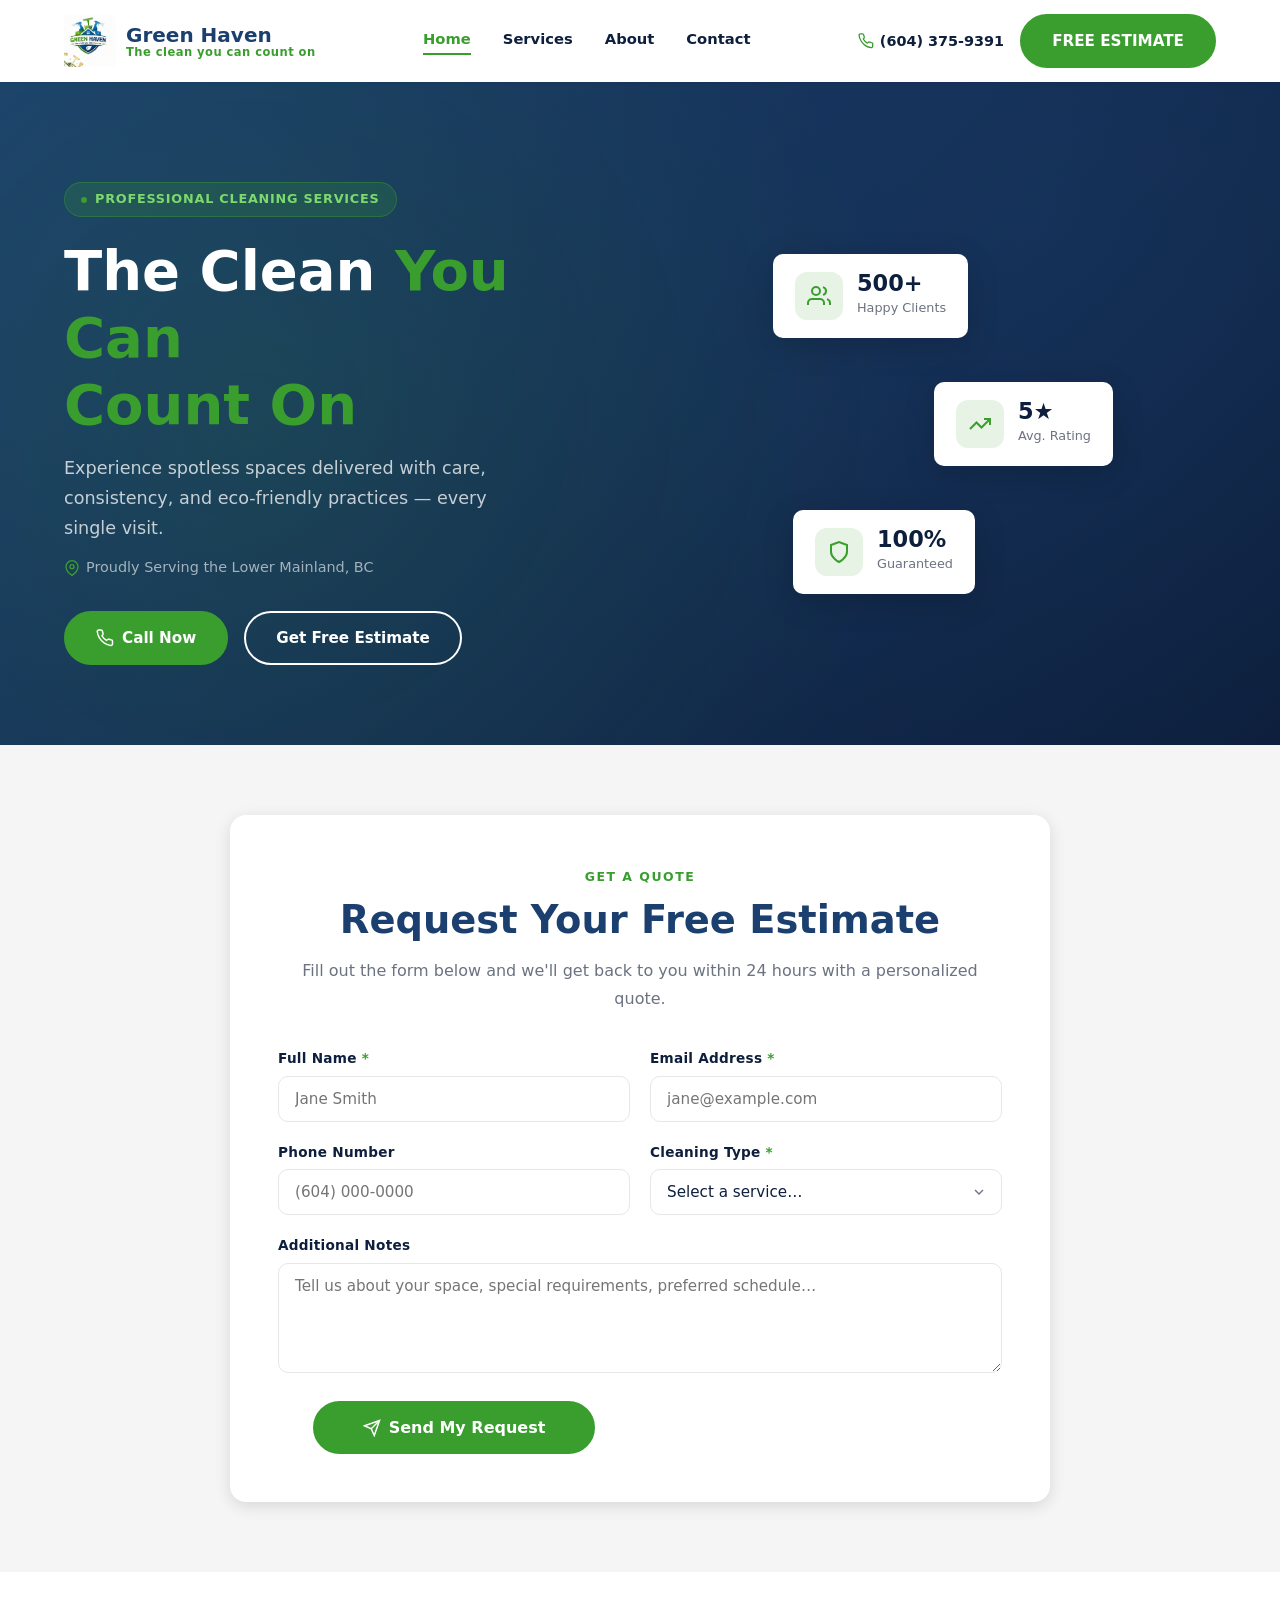
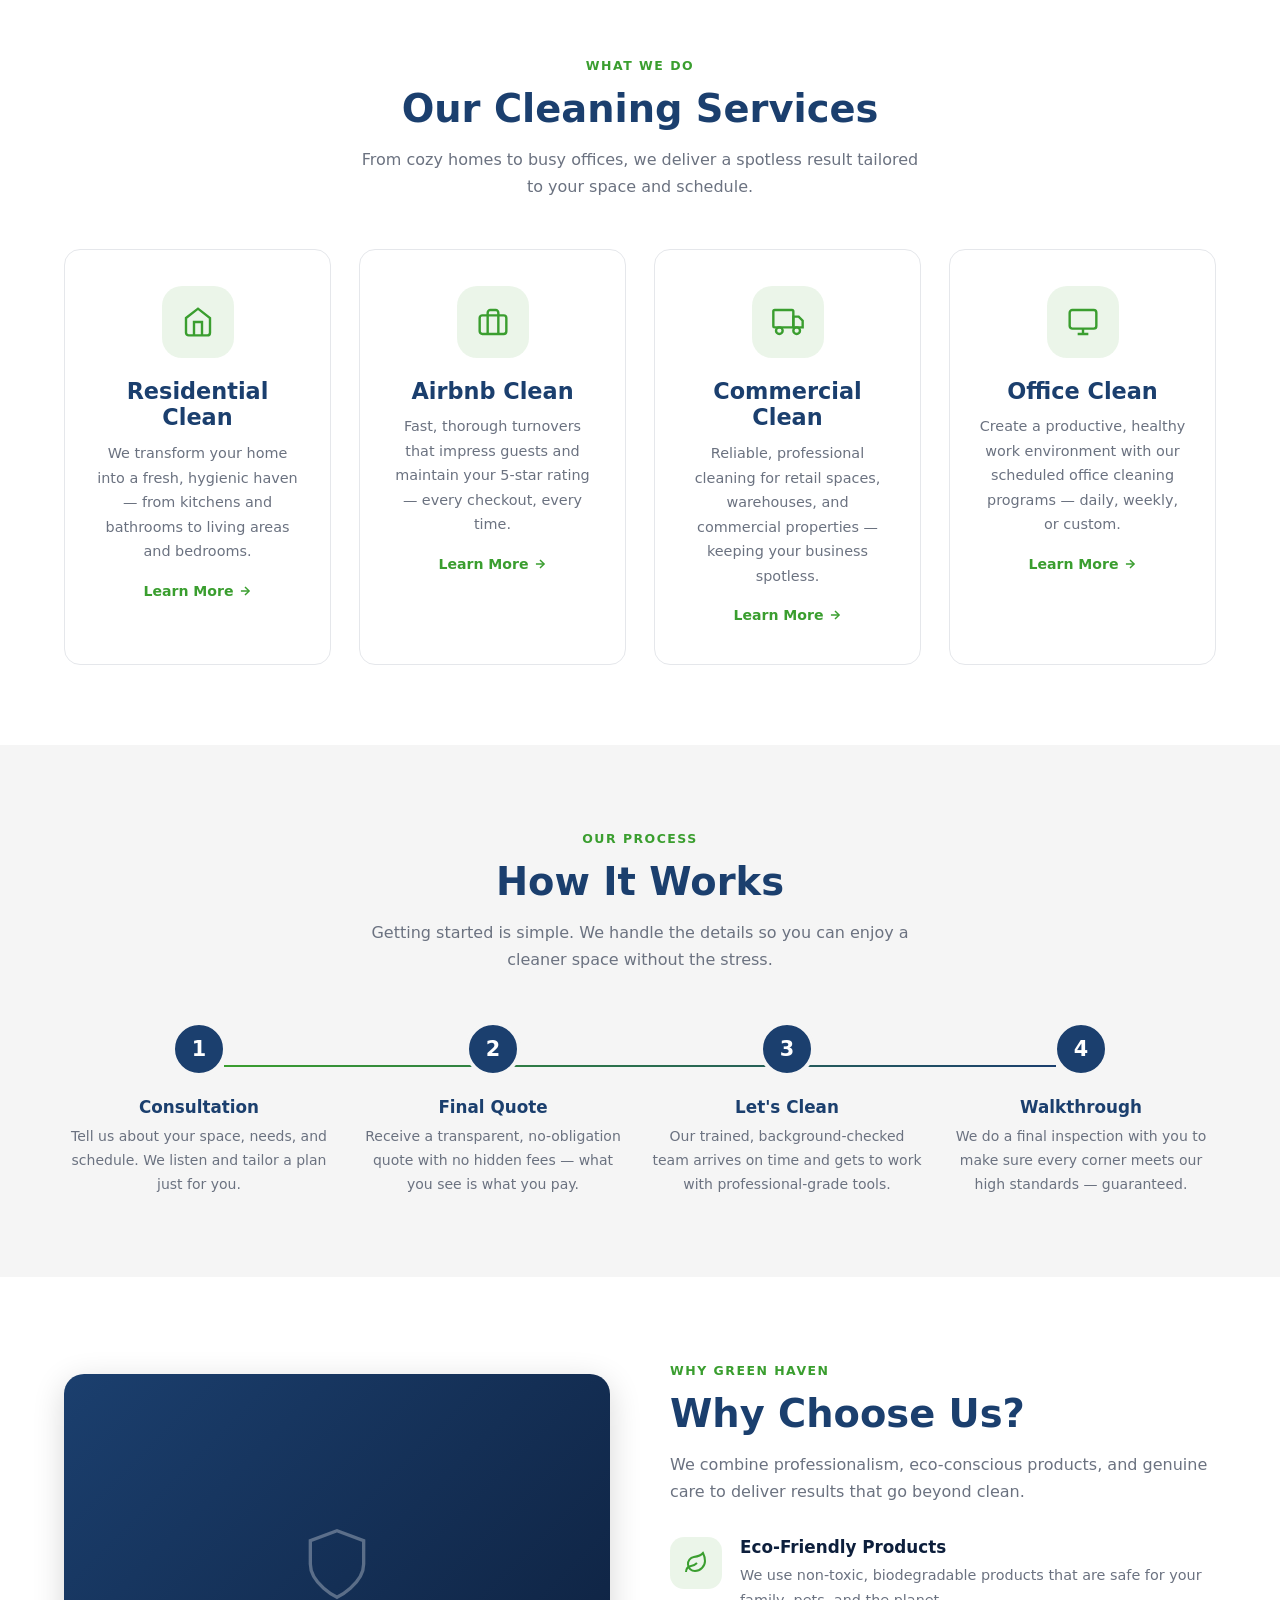
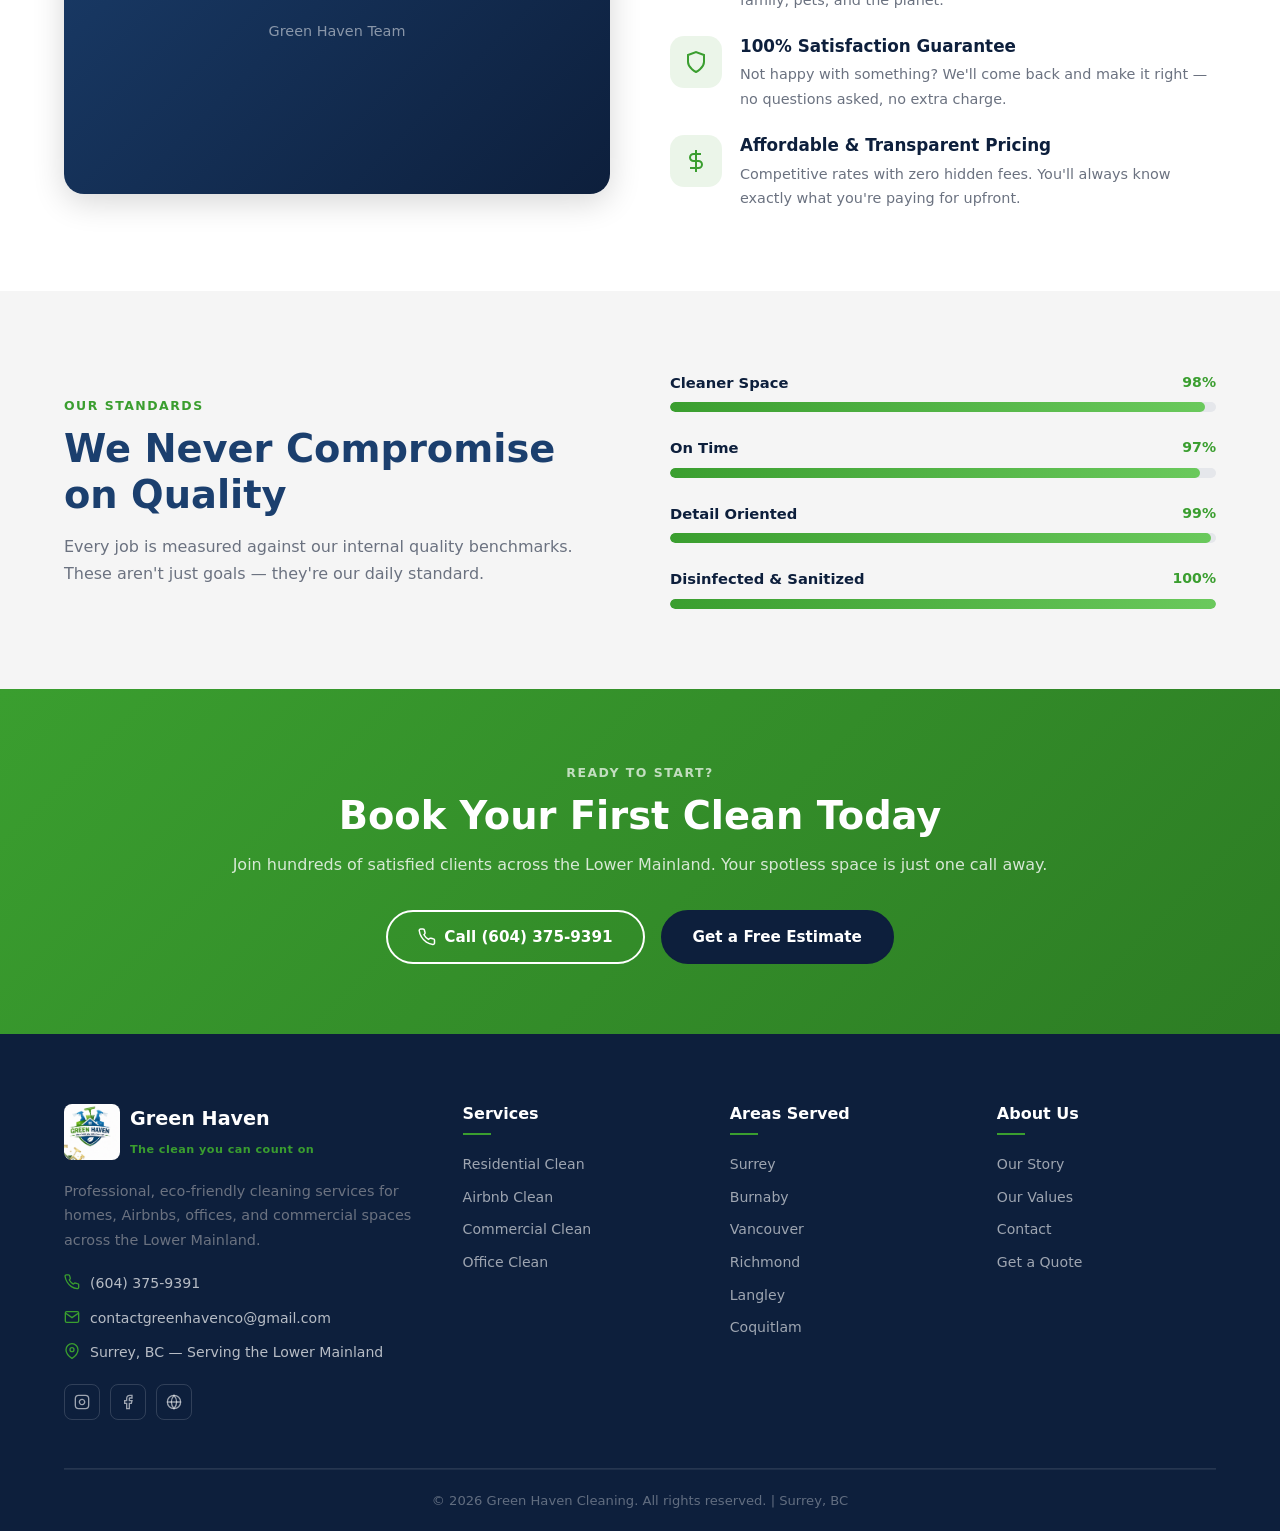
==== commit 42d76f8a: "Update index.html" ====
--- a/Green-Haven/index.html
+++ b/Green-Haven/index.html
@@ -167,27 +167,6 @@
   </div>
 </section>
 
-<!-- ============================================================
-     STATS COUNTER
-     ============================================================ -->
-<section class="stats">
-  <div class="container">
-    <div class="stats__grid">
-      <div class="stats__item fade-in">
-        <span class="stats__number" data-target="6">0<span class="suffix">+</span></span>
-        <span class="stats__label">Years Experience</span>
-      </div>
-      <div class="stats__item fade-in">
-        <span class="stats__number" data-target="500">0<span class="suffix">+</span></span>
-        <span class="stats__label">Happy Clients</span>
-      </div>
-      <div class="stats__item fade-in">
-        <span class="stats__number" data-target="12">0<span class="suffix"></span></span>
-        <span class="stats__label">Team Members</span>
-      </div>
-    </div>
-  </div>
-</section>
 
 <!-- ============================================================
      SERVICES SECTION
